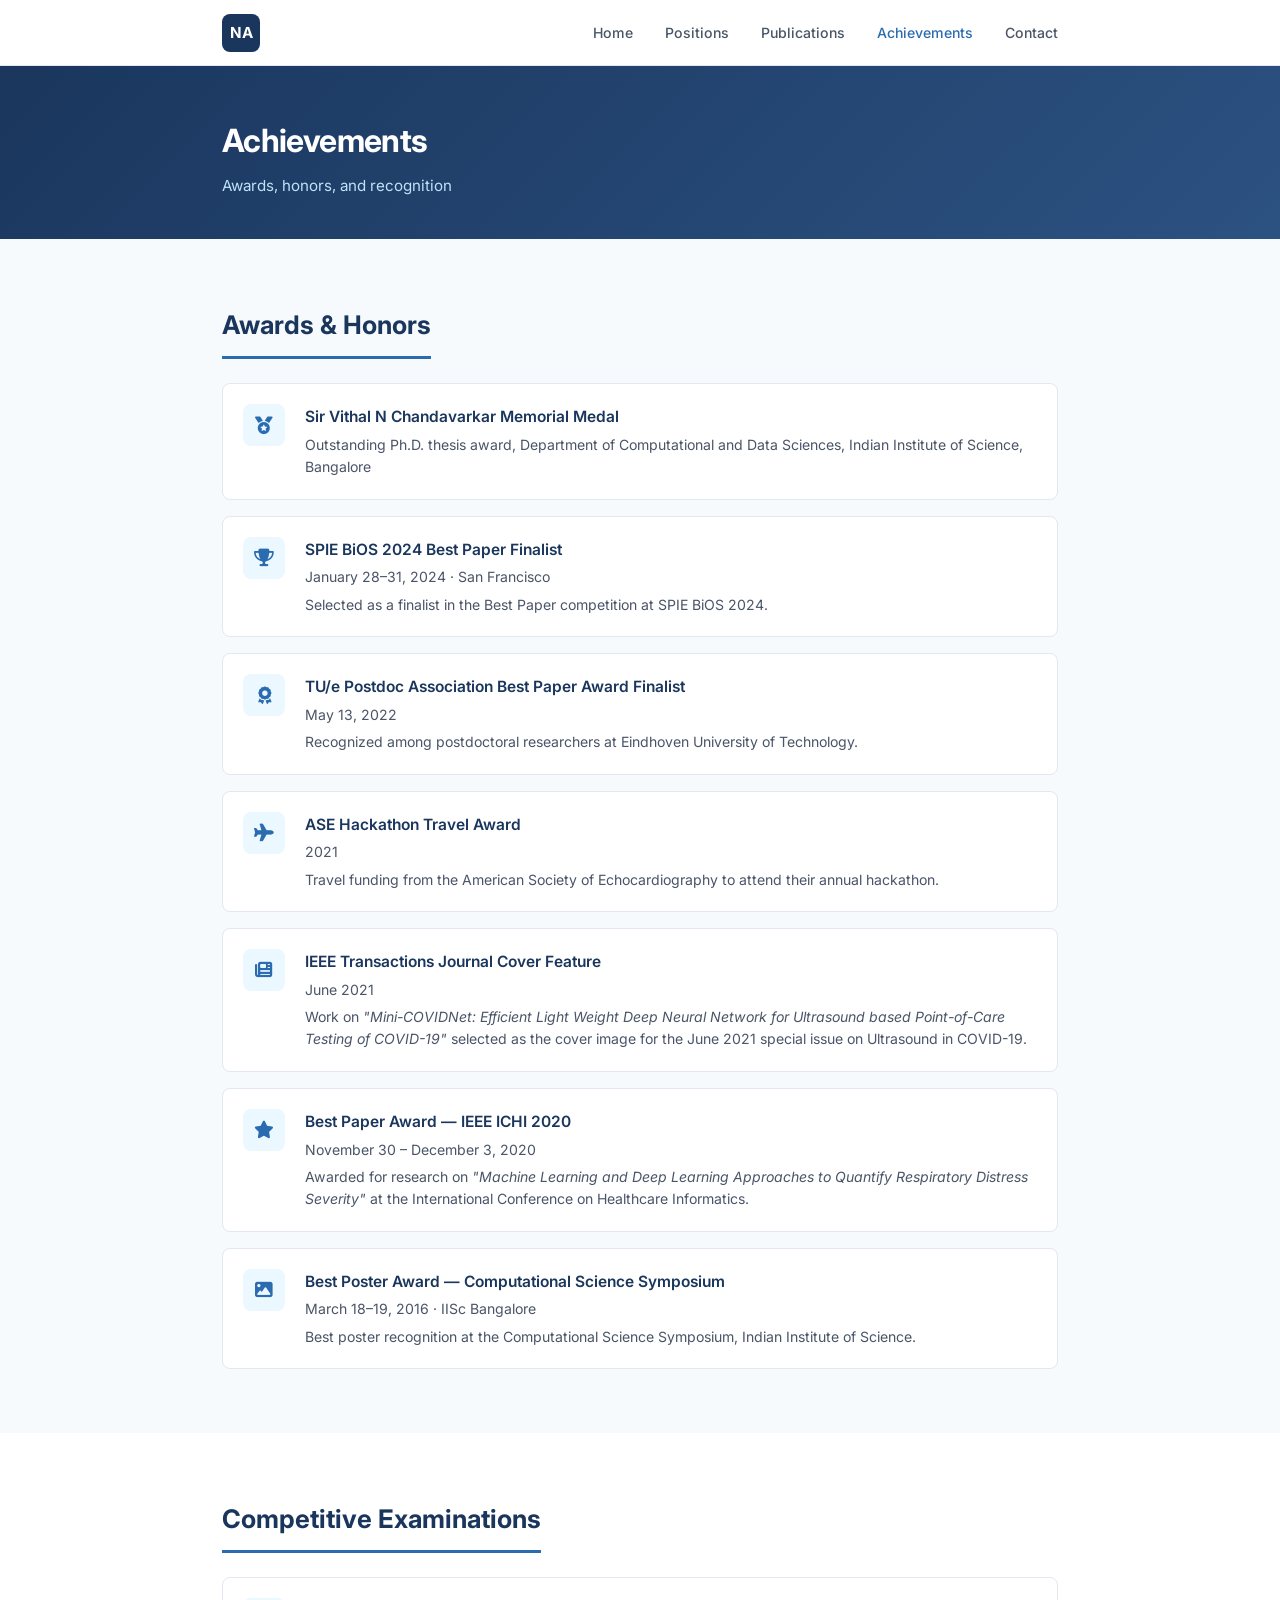
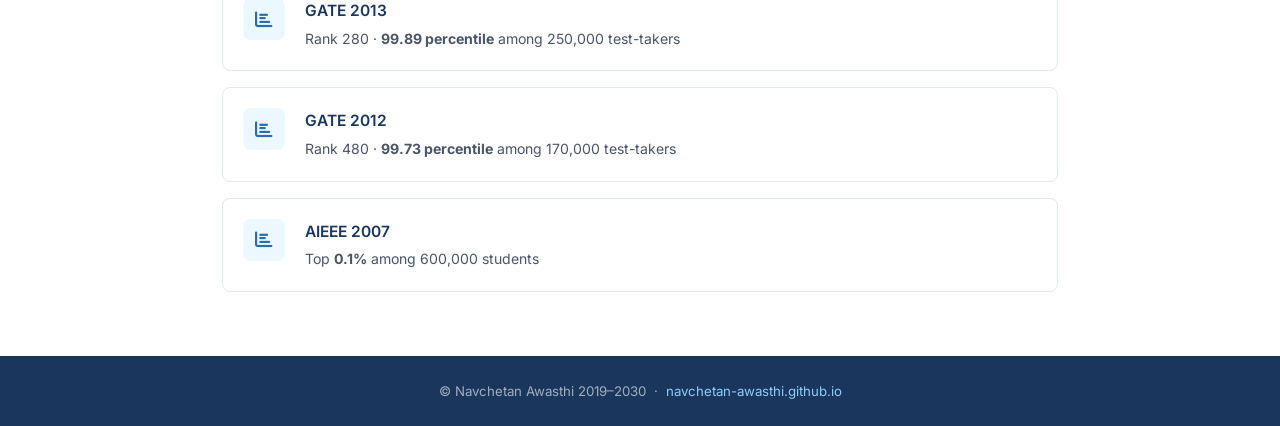
==== achievements.html @ 5096e518 "different webpages" ====
<!DOCTYPE html>
<html lang="en">
<head>
    <meta charset="UTF-8">
    <meta name="viewport" content="width=device-width, initial-scale=1.0">
    <title>Achievements - Dr. Navchetan Awasthi</title>
    <link rel="preconnect" href="https://fonts.googleapis.com">
    <link href="https://fonts.googleapis.com/css2?family=Inter:wght@300;400;500;600;700&display=swap" rel="stylesheet">
    <link rel="stylesheet" href="https://cdnjs.cloudflare.com/ajax/libs/font-awesome/6.4.0/css/all.min.css">
    <link rel="stylesheet" href="style.css">
</head>
<body>

    <nav class="navbar">
        <div class="container">
            <a href="index.html" class="nav-brand">NA</a>
            <ul class="nav-links" id="navLinks">
                <li><a href="index.html">Home</a></li>
                <li><a href="positions.html">Positions</a></li>
                <li><a href="publications.html">Publications</a></li>
                <li><a href="achievements.html" class="active">Achievements</a></li>
                <li><a href="index.html#contact">Contact</a></li>
            </ul>
            <button class="nav-toggle" id="navToggle">
                <i class="fas fa-bars"></i>
            </button>
        </div>
    </nav>

    <div class="page-header">
        <div class="container">
            <h1>Achievements</h1>
            <p>Awards, honors, and recognition</p>
        </div>
    </div>

    <section class="section bg-light">
        <div class="container">
            <h2 class="section-title">Awards &amp; Honors</h2>

            <div class="achievement-list">

                <div class="achievement-item">
                    <div class="achievement-icon"><i class="fas fa-medal"></i></div>
                    <div class="achievement-body">
                        <h3>Sir Vithal N Chandavarkar Memorial Medal</h3>
                        <p>Outstanding Ph.D. thesis award, Department of Computational and Data Sciences, Indian Institute of Science, Bangalore</p>
                    </div>
                </div>

                <div class="achievement-item">
                    <div class="achievement-icon"><i class="fas fa-trophy"></i></div>
                    <div class="achievement-body">
                        <h3>SPIE BiOS 2024 Best Paper Finalist</h3>
                        <p class="achieve-date">January 28&ndash;31, 2024 &middot; San Francisco</p>
                        <p>Selected as a finalist in the Best Paper competition at SPIE BiOS 2024.</p>
                    </div>
                </div>

                <div class="achievement-item">
                    <div class="achievement-icon"><i class="fas fa-award"></i></div>
                    <div class="achievement-body">
                        <h3>TU/e Postdoc Association Best Paper Award Finalist</h3>
                        <p class="achieve-date">May 13, 2022</p>
                        <p>Recognized among postdoctoral researchers at Eindhoven University of Technology.</p>
                    </div>
                </div>

                <div class="achievement-item">
                    <div class="achievement-icon"><i class="fas fa-plane"></i></div>
                    <div class="achievement-body">
                        <h3>ASE Hackathon Travel Award</h3>
                        <p class="achieve-date">2021</p>
                        <p>Travel funding from the American Society of Echocardiography to attend their annual hackathon.</p>
                    </div>
                </div>

                <div class="achievement-item">
                    <div class="achievement-icon"><i class="fas fa-newspaper"></i></div>
                    <div class="achievement-body">
                        <h3>IEEE Transactions Journal Cover Feature</h3>
                        <p class="achieve-date">June 2021</p>
                        <p>Work on <em>"Mini-COVIDNet: Efficient Light Weight Deep Neural Network for Ultrasound based Point-of-Care Testing of COVID-19"</em> selected as the cover image for the June 2021 special issue on Ultrasound in COVID-19.</p>
                    </div>
                </div>

                <div class="achievement-item">
                    <div class="achievement-icon"><i class="fas fa-star"></i></div>
                    <div class="achievement-body">
                        <h3>Best Paper Award &mdash; IEEE ICHI 2020</h3>
                        <p class="achieve-date">November 30 &ndash; December 3, 2020</p>
                        <p>Awarded for research on <em>"Machine Learning and Deep Learning Approaches to Quantify Respiratory Distress Severity"</em> at the International Conference on Healthcare Informatics.</p>
                    </div>
                </div>

                <div class="achievement-item">
                    <div class="achievement-icon"><i class="fas fa-image"></i></div>
                    <div class="achievement-body">
                        <h3>Best Poster Award &mdash; Computational Science Symposium</h3>
                        <p class="achieve-date">March 18&ndash;19, 2016 &middot; IISc Bangalore</p>
                        <p>Best poster recognition at the Computational Science Symposium, Indian Institute of Science.</p>
                    </div>
                </div>

            </div>
        </div>
    </section>

    <section class="section">
        <div class="container">
            <h2 class="section-title">Competitive Examinations</h2>

            <div class="achievement-list">

                <div class="achievement-item">
                    <div class="achievement-icon"><i class="fas fa-chart-bar"></i></div>
                    <div class="achievement-body">
                        <h3>GATE 2013</h3>
                        <p>Rank 280 &middot; <strong>99.89 percentile</strong> among 250,000 test-takers</p>
                    </div>
                </div>

                <div class="achievement-item">
                    <div class="achievement-icon"><i class="fas fa-chart-bar"></i></div>
                    <div class="achievement-body">
                        <h3>GATE 2012</h3>
                        <p>Rank 480 &middot; <strong>99.73 percentile</strong> among 170,000 test-takers</p>
                    </div>
                </div>

                <div class="achievement-item">
                    <div class="achievement-icon"><i class="fas fa-chart-bar"></i></div>
                    <div class="achievement-body">
                        <h3>AIEEE 2007</h3>
                        <p>Top <strong>0.1%</strong> among 600,000 students</p>
                    </div>
                </div>

            </div>
        </div>
    </section>

    <footer>
        <p>&copy; Navchetan Awasthi 2019&ndash;2030 &nbsp;&middot;&nbsp; <a href="https://navchetan-awasthi.github.io">navchetan-awasthi.github.io</a></p>
    </footer>

    <script src="script.js"></script>
</body>
</html>
---- style.css ----
*, *::before, *::after {
    margin: 0;
    padding: 0;
    box-sizing: border-box;
}

body {
    font-family: 'Inter', sans-serif;
    color: #2d3748;
    line-height: 1.7;
    background: #fff;
}

.container {
    max-width: 900px;
    margin: 0 auto;
    padding: 0 2rem;
}

/* ── Navbar ── */
.navbar {
    position: sticky;
    top: 0;
    background: #fff;
    border-bottom: 1px solid #e2e8f0;
    z-index: 100;
    padding: 0.85rem 0;
}

.navbar .container {
    display: flex;
    align-items: center;
    justify-content: space-between;
}

.nav-brand {
    font-weight: 700;
    font-size: 0.95rem;
    background: #1a365d;
    color: #fff;
    width: 38px;
    height: 38px;
    border-radius: 8px;
    display: flex;
    align-items: center;
    justify-content: center;
    text-decoration: none;
    flex-shrink: 0;
}

.nav-links {
    display: flex;
    list-style: none;
    gap: 2rem;
}

.nav-links a {
    text-decoration: none;
    color: #4a5568;
    font-size: 0.88rem;
    font-weight: 500;
    transition: color 0.2s;
}

.nav-links a:hover,
.nav-links a.active {
    color: #2b6cb0;
}

.nav-toggle {
    display: none;
    background: none;
    border: none;
    font-size: 1.1rem;
    cursor: pointer;
    color: #4a5568;
    padding: 0.25rem;
}

/* ── Page header (inner pages) ── */
.page-header {
    background: linear-gradient(135deg, #1a365d 0%, #2c5282 100%);
    color: #fff;
    padding: 3rem 0 2.5rem;
}

.page-header h1 {
    font-size: 2rem;
    font-weight: 700;
    letter-spacing: -0.02em;
    margin-bottom: 0.3rem;
}

.page-header p {
    color: #bee3f8;
    font-size: 0.95rem;
}

/* ── Hero ── */
.hero {
    padding: 5rem 0 4rem;
    background: linear-gradient(135deg, #1a365d 0%, #2c5282 100%);
    color: #fff;
}

.hero h1 {
    font-size: 2.4rem;
    font-weight: 700;
    letter-spacing: -0.02em;
    margin-bottom: 0.4rem;
}

.hero-title {
    font-size: 1.05rem;
    font-weight: 500;
    color: #90cdf4;
    margin-bottom: 0.2rem;
}

.hero-affil {
    font-size: 0.95rem;
    color: #bee3f8;
    margin-bottom: 1.25rem;
}

.hero-content {
    display: flex;
    align-items: center;
    gap: 3rem;
}

.hero-text {
    flex: 1;
}

.hero-photo-wrap {
    flex-shrink: 0;
}

.hero-photo {
    width: 180px;
    height: 180px;
    border-radius: 50%;
    object-fit: cover;
    border: 4px solid rgba(255,255,255,0.3);
    display: block;
}

.hero-photo-placeholder {
    display: none;
    width: 180px;
    height: 180px;
    border-radius: 50%;
    background: rgba(255,255,255,0.15);
    border: 4px solid rgba(255,255,255,0.3);
    align-items: center;
    justify-content: center;
    font-size: 2.5rem;
    font-weight: 700;
    color: rgba(255,255,255,0.7);
}

.hero-bio {
    font-size: 0.97rem;
    color: #e2e8f0;
    max-width: 580px;
    margin-bottom: 2rem;
    line-height: 1.85;
}

.hero-links {
    display: flex;
    flex-wrap: wrap;
    gap: 0.6rem;
}

.btn {
    display: inline-flex;
    align-items: center;
    gap: 0.4rem;
    padding: 0.45rem 1rem;
    border-radius: 6px;
    font-size: 0.83rem;
    font-weight: 500;
    text-decoration: none;
    transition: all 0.2s;
    cursor: pointer;
}

.btn-outline {
    border: 1.5px solid rgba(255, 255, 255, 0.45);
    color: #fff;
    background: transparent;
}

.btn-outline:hover {
    background: rgba(255, 255, 255, 0.12);
    border-color: #fff;
}

/* ── Sections ── */
.section {
    padding: 4rem 0;
}

.bg-light {
    background: #f7fafc;
}

.section-title {
    font-size: 1.6rem;
    font-weight: 700;
    color: #1a365d;
    display: inline-block;
    padding-bottom: 0.6rem;
    border-bottom: 3px solid #2b6cb0;
    margin-bottom: 1.5rem;
}

.section-subtitle {
    color: #718096;
    font-size: 0.9rem;
    margin-top: -1rem;
    margin-bottom: 2rem;
}

/* ── About ── */
.about-content p {
    color: #4a5568;
    margin-bottom: 1rem;
}

.research-interests {
    margin-top: 2rem;
}

.research-interests h3 {
    font-size: 1rem;
    font-weight: 600;
    color: #1a365d;
    margin-bottom: 0.85rem;
}

.tags {
    display: flex;
    flex-wrap: wrap;
    gap: 0.5rem;
}

.tag {
    background: #ebf8ff;
    color: #2b6cb0;
    padding: 0.28rem 0.75rem;
    border-radius: 100px;
    font-size: 0.82rem;
    font-weight: 500;
    border: 1px solid #bee3f8;
}

/* ── Timeline ── */
.timeline {
    position: relative;
    padding-left: 1.75rem;
}

.timeline::before {
    content: '';
    position: absolute;
    left: 0.42rem;
    top: 0.3rem;
    bottom: 0.3rem;
    width: 2px;
    background: #e2e8f0;
}

.timeline-item {
    position: relative;
    margin-bottom: 2rem;
}

.timeline-item:last-child {
    margin-bottom: 0;
}

.timeline-dot {
    position: absolute;
    left: -1.42rem;
    top: 0.35rem;
    width: 12px;
    height: 12px;
    background: #fff;
    border: 2.5px solid #2b6cb0;
    border-radius: 50%;
}

.timeline-dot.current {
    background: #2b6cb0;
}

.timeline-content h3 {
    font-size: 1rem;
    font-weight: 600;
    color: #1a365d;
    margin-bottom: 0.2rem;
}

.timeline-content .org {
    color: #4a5568;
    font-size: 0.93rem;
    margin-bottom: 0.3rem;
}

.timeline-content .period {
    display: inline-block;
    font-size: 0.78rem;
    color: #718096;
    background: #edf2f7;
    padding: 0.15rem 0.55rem;
    border-radius: 100px;
    margin-bottom: 0.3rem;
}

.timeline-content .period.current-badge {
    background: #c6f6d5;
    color: #276749;
}

.timeline-content .desc {
    font-size: 0.87rem;
    color: #718096;
    margin-top: 0.25rem;
}

/* ── Publications ── */
.pub-metrics {
    display: flex;
    align-items: center;
    gap: 1.5rem;
    flex-wrap: wrap;
    margin-bottom: 2rem;
    padding: 1.25rem 1.5rem;
    background: #fff;
    border: 1px solid #e2e8f0;
    border-radius: 10px;
}

.metric-box {
    display: flex;
    flex-direction: column;
    align-items: center;
    min-width: 70px;
}

.metric-val {
    font-size: 1.8rem;
    font-weight: 700;
    color: #1a365d;
    line-height: 1;
}

.metric-lbl {
    font-size: 0.72rem;
    color: #718096;
    text-transform: uppercase;
    letter-spacing: 0.06em;
    margin-top: 0.2rem;
}

.scholar-link {
    display: inline-flex;
    align-items: center;
    gap: 0.4rem;
    margin-left: auto;
    font-size: 0.85rem;
    font-weight: 500;
    color: #2b6cb0;
    text-decoration: none;
    border: 1.5px solid #bee3f8;
    padding: 0.4rem 0.9rem;
    border-radius: 6px;
    transition: all 0.2s;
}

.scholar-link:hover {
    background: #ebf8ff;
}

.pub-tabs {
    display: flex;
    gap: 0.5rem;
    margin-bottom: 1.5rem;
    border-bottom: 2px solid #e2e8f0;
    padding-bottom: 0;
}

.pub-tab {
    background: none;
    border: none;
    padding: 0.6rem 1.1rem;
    font-size: 0.88rem;
    font-weight: 500;
    color: #718096;
    cursor: pointer;
    border-bottom: 2px solid transparent;
    margin-bottom: -2px;
    border-radius: 0;
    transition: color 0.2s, border-color 0.2s;
    font-family: 'Inter', sans-serif;
}

.pub-tab:hover {
    color: #2b6cb0;
}

.pub-tab.active {
    color: #2b6cb0;
    border-bottom-color: #2b6cb0;
}

.pub-count {
    display: inline-flex;
    align-items: center;
    justify-content: center;
    background: #e2e8f0;
    color: #4a5568;
    font-size: 0.72rem;
    font-weight: 600;
    padding: 0.1rem 0.45rem;
    border-radius: 100px;
    margin-left: 0.35rem;
    vertical-align: middle;
}

.pub-tab.active .pub-count {
    background: #bee3f8;
    color: #2b6cb0;
}

.pub-section {
    display: flex;
    flex-direction: column;
    gap: 0.85rem;
}

.pub-section.hidden {
    display: none;
}

.pub-item {
    display: flex;
    gap: 1.25rem;
    padding: 1rem 1.25rem;
    background: #fff;
    border-radius: 8px;
    border: 1px solid #e2e8f0;
    transition: box-shadow 0.2s, border-color 0.2s;
}

.pub-item:hover {
    box-shadow: 0 4px 14px rgba(0, 0, 0, 0.07);
    border-color: #bee3f8;
}

.pub-year {
    font-weight: 700;
    color: #2b6cb0;
    font-size: 0.83rem;
    min-width: 36px;
    padding-top: 0.2rem;
    flex-shrink: 0;
}

.pub-title {
    color: #2d3748;
    font-size: 0.92rem;
    margin-bottom: 0.25rem;
    line-height: 1.5;
}

.pub-authors {
    color: #718096;
    font-size: 0.8rem;
    margin-bottom: 0.3rem;
}

.pub-meta {
    display: flex;
    align-items: center;
    flex-wrap: wrap;
    gap: 0.5rem;
}

.venue {
    font-size: 0.79rem;
    color: #4a5568;
    font-style: italic;
}

.cite-badge {
    font-size: 0.72rem;
    font-weight: 600;
    color: #276749;
    background: #c6f6d5;
    padding: 0.1rem 0.5rem;
    border-radius: 100px;
    font-style: normal;
}

/* ── Achievements ── */
.achievement-list {
    display: flex;
    flex-direction: column;
    gap: 1rem;
}

.achievement-item {
    display: flex;
    gap: 1.25rem;
    padding: 1.25rem;
    background: #fff;
    border: 1px solid #e2e8f0;
    border-radius: 8px;
    transition: box-shadow 0.2s, border-color 0.2s;
}

.achievement-item:hover {
    box-shadow: 0 4px 14px rgba(0,0,0,0.07);
    border-color: #bee3f8;
}

.achievement-icon {
    width: 42px;
    height: 42px;
    background: #ebf8ff;
    border-radius: 8px;
    display: flex;
    align-items: center;
    justify-content: center;
    flex-shrink: 0;
    color: #2b6cb0;
    font-size: 1.1rem;
}

.achievement-body h3 {
    font-size: 0.97rem;
    font-weight: 600;
    color: #1a365d;
    margin-bottom: 0.2rem;
}

.achieve-date {
    font-size: 0.78rem;
    color: #718096;
    margin-bottom: 0.3rem;
}

.achievement-body p {
    font-size: 0.88rem;
    color: #4a5568;
    line-height: 1.6;
}

/* ── Contact ── */
.contact-grid {
    display: grid;
    grid-template-columns: repeat(auto-fit, minmax(220px, 1fr));
    gap: 1.25rem;
}

.contact-item {
    display: flex;
    align-items: flex-start;
    gap: 1rem;
    padding: 1.25rem;
    border: 1px solid #e2e8f0;
    border-radius: 8px;
    transition: border-color 0.2s, box-shadow 0.2s;
}

.contact-item:hover {
    border-color: #bee3f8;
    box-shadow: 0 2px 10px rgba(0, 0, 0, 0.06);
}

.contact-item i {
    font-size: 1.4rem;
    color: #2b6cb0;
    margin-top: 0.15rem;
    flex-shrink: 0;
}

.contact-item h4 {
    font-size: 0.75rem;
    color: #a0aec0;
    text-transform: uppercase;
    letter-spacing: 0.06em;
    margin-bottom: 0.3rem;
    font-weight: 600;
}

.contact-item p,
.contact-item a {
    font-size: 0.88rem;
    color: #2d3748;
    text-decoration: none;
    line-height: 1.5;
}

.contact-item a:hover {
    color: #2b6cb0;
}

/* ── Footer ── */
footer {
    background: #1a365d;
    color: #a0aec0;
    text-align: center;
    padding: 1.5rem;
    font-size: 0.83rem;
}

footer a {
    color: #90cdf4;
    text-decoration: none;
}

footer a:hover {
    text-decoration: underline;
}

/* ── Responsive ── */
@media (max-width: 640px) {
    .nav-links {
        display: none;
        position: absolute;
        top: 100%;
        left: 0;
        right: 0;
        background: #fff;
        flex-direction: column;
        padding: 1rem 2rem 1.5rem;
        border-bottom: 1px solid #e2e8f0;
        gap: 1rem;
        box-shadow: 0 4px 12px rgba(0,0,0,0.08);
    }

    .nav-links.open {
        display: flex;
    }

    .nav-toggle {
        display: block;
    }

    .hero {
        padding: 3.5rem 0 3rem;
    }

    .hero-content {
        flex-direction: column-reverse;
        gap: 1.5rem;
    }

    .hero-photo, .hero-photo-placeholder {
        width: 120px;
        height: 120px;
    }

    .hero h1 {
        font-size: 1.75rem;
    }

    .hero-links {
        flex-direction: column;
        align-items: flex-start;
    }

    .pub-item {
        flex-direction: column;
        gap: 0.5rem;
    }

    .pub-year {
        font-size: 0.78rem;
    }
}
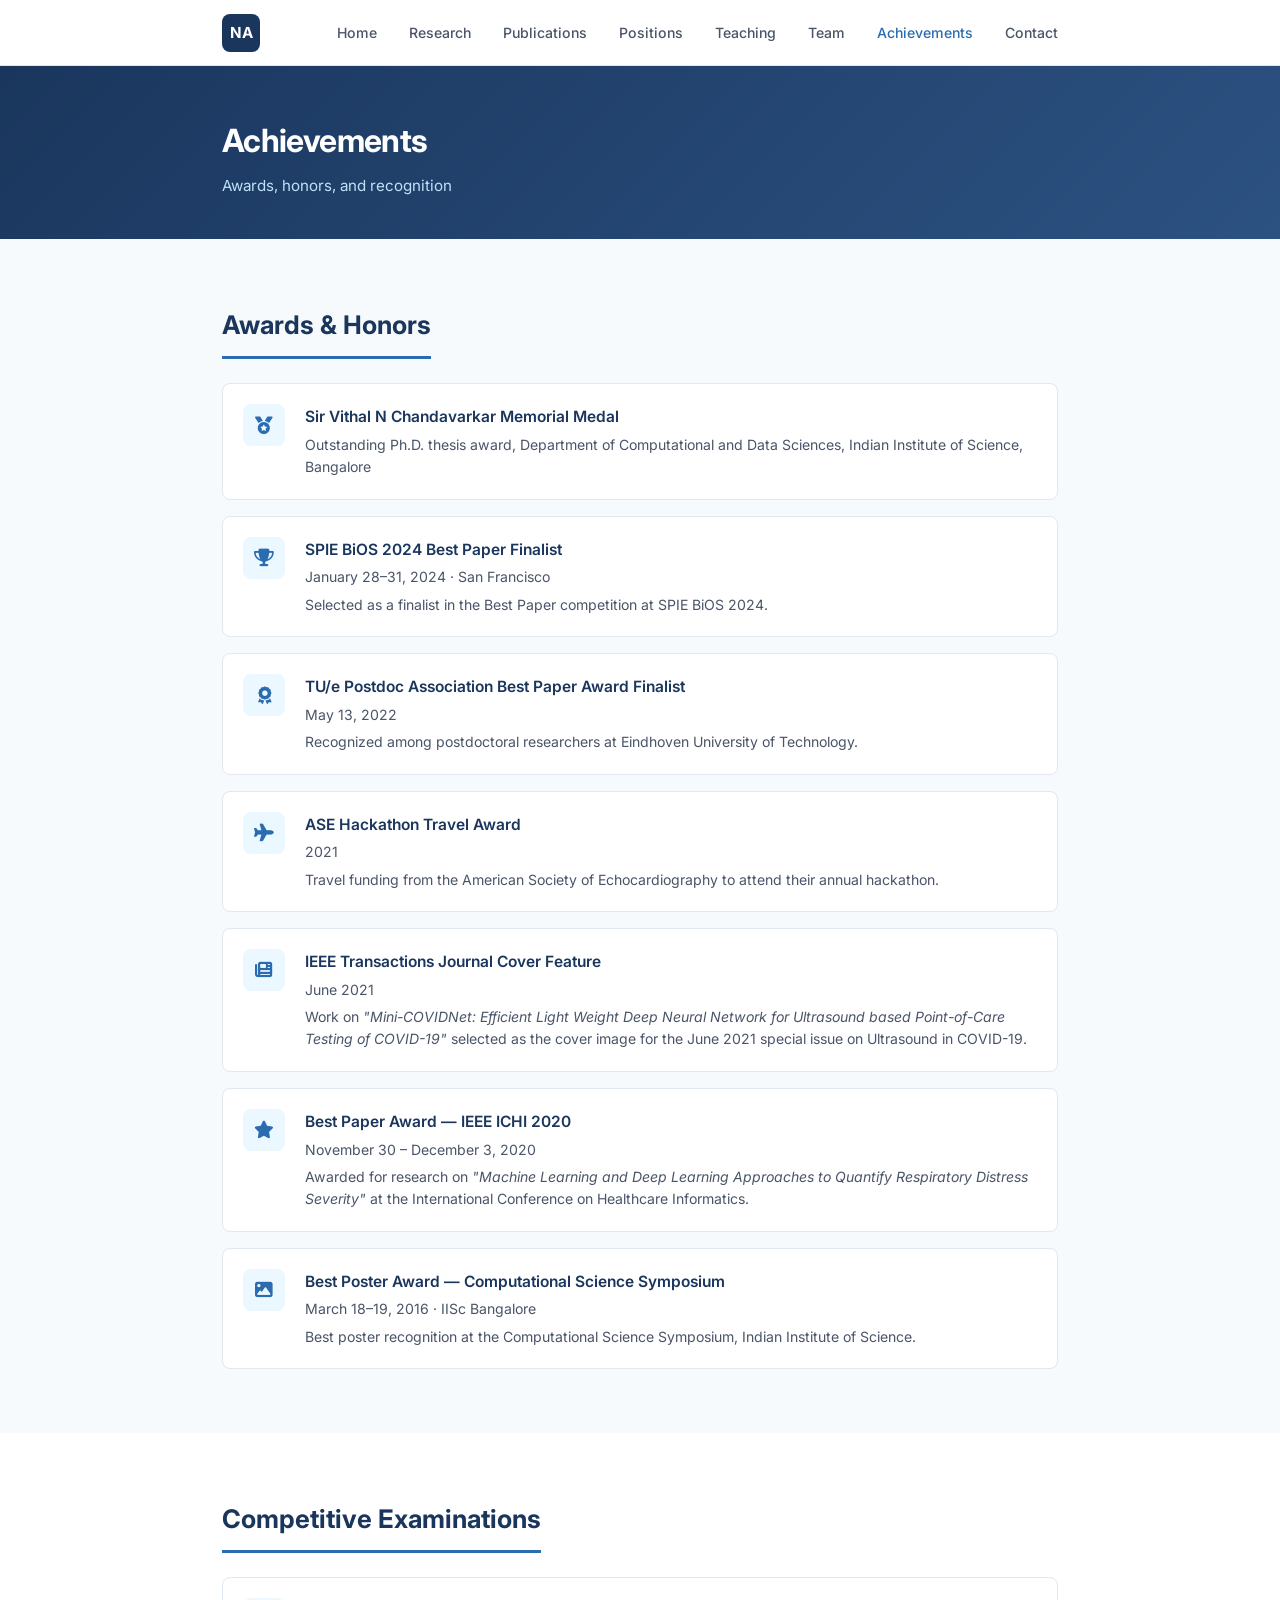
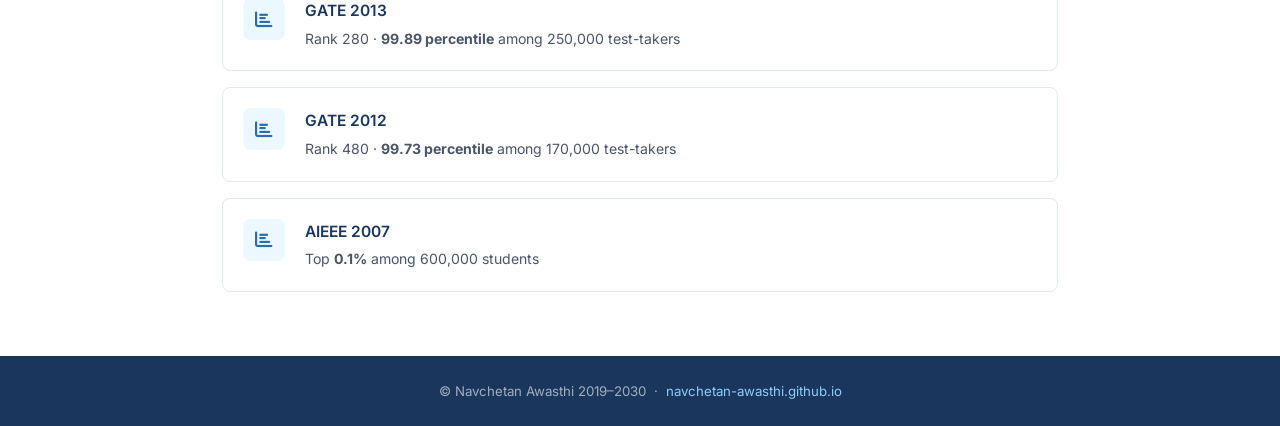
==== commit fa17e8de: "different webpages added more" ====
--- a/achievements.html
+++ b/achievements.html
@@ -16,8 +16,11 @@
             <a href="index.html" class="nav-brand">NA</a>
             <ul class="nav-links" id="navLinks">
                 <li><a href="index.html">Home</a></li>
+                <li><a href="research.html">Research</a></li>
+                <li><a href="publications.html">Publications</a></li>
                 <li><a href="positions.html">Positions</a></li>
-                <li><a href="publications.html">Publications</a></li>
+                <li><a href="teaching.html">Teaching</a></li>
+                <li><a href="team.html">Team</a></li>
                 <li><a href="achievements.html" class="active">Achievements</a></li>
                 <li><a href="index.html#contact">Contact</a></li>
             </ul>
--- a/style.css
+++ b/style.css
@@ -504,6 +504,231 @@
     padding: 0.1rem 0.5rem;
     border-radius: 100px;
     font-style: normal;
+}
+
+/* ── CV button ── */
+.btn-cv {
+    border: 1.5px solid rgba(255,255,255,0.45);
+    color: #fff;
+    background: rgba(255,255,255,0.12);
+}
+
+.btn-cv:hover {
+    background: rgba(255,255,255,0.22);
+    border-color: #fff;
+}
+
+/* ── Research grid ── */
+.research-grid {
+    display: grid;
+    grid-template-columns: repeat(auto-fit, minmax(260px, 1fr));
+    gap: 1.25rem;
+}
+
+.research-card {
+    background: #fff;
+    border: 1px solid #e2e8f0;
+    border-radius: 10px;
+    padding: 1.5rem;
+    transition: box-shadow 0.2s, border-color 0.2s;
+}
+
+.research-card:hover {
+    box-shadow: 0 4px 16px rgba(0,0,0,0.08);
+    border-color: #bee3f8;
+}
+
+.research-card-icon {
+    width: 44px;
+    height: 44px;
+    background: #ebf8ff;
+    border-radius: 10px;
+    display: flex;
+    align-items: center;
+    justify-content: center;
+    color: #2b6cb0;
+    font-size: 1.2rem;
+    margin-bottom: 1rem;
+}
+
+.research-card h3 {
+    font-size: 1rem;
+    font-weight: 600;
+    color: #1a365d;
+    margin-bottom: 0.6rem;
+}
+
+.research-card p {
+    font-size: 0.88rem;
+    color: #4a5568;
+    line-height: 1.65;
+}
+
+/* ── Collaborators ── */
+.collab-grid {
+    display: grid;
+    grid-template-columns: repeat(auto-fit, minmax(220px, 1fr));
+    gap: 1rem;
+    margin-top: 1rem;
+}
+
+.collab-item {
+    padding: 1rem 1.25rem;
+    background: #fff;
+    border: 1px solid #e2e8f0;
+    border-radius: 8px;
+}
+
+.collab-item h4 {
+    font-size: 0.9rem;
+    font-weight: 600;
+    color: #1a365d;
+    margin-bottom: 0.2rem;
+}
+
+.collab-item p {
+    font-size: 0.8rem;
+    color: #718096;
+}
+
+/* ── Courses ── */
+.course-list {
+    display: flex;
+    flex-direction: column;
+    gap: 1rem;
+}
+
+.course-item {
+    background: #fff;
+    border: 1px solid #e2e8f0;
+    border-radius: 8px;
+    padding: 1.25rem 1.5rem;
+    transition: box-shadow 0.2s;
+}
+
+.course-item:hover {
+    box-shadow: 0 4px 12px rgba(0,0,0,0.07);
+}
+
+.course-header {
+    display: flex;
+    align-items: center;
+    gap: 0.75rem;
+    margin-bottom: 0.5rem;
+    flex-wrap: wrap;
+}
+
+.course-header h3 {
+    font-size: 0.97rem;
+    font-weight: 600;
+    color: #1a365d;
+}
+
+.course-badge {
+    font-size: 0.72rem;
+    font-weight: 600;
+    background: #ebf8ff;
+    color: #2b6cb0;
+    padding: 0.15rem 0.55rem;
+    border-radius: 100px;
+    border: 1px solid #bee3f8;
+}
+
+.course-item p {
+    font-size: 0.88rem;
+    color: #4a5568;
+    line-height: 1.65;
+}
+
+/* ── Team ── */
+.team-grid {
+    display: grid;
+    grid-template-columns: repeat(auto-fit, minmax(280px, 1fr));
+    gap: 1.25rem;
+}
+
+.team-card {
+    display: flex;
+    gap: 1rem;
+    padding: 1.25rem;
+    background: #fff;
+    border: 1px solid #e2e8f0;
+    border-radius: 10px;
+    transition: box-shadow 0.2s, border-color 0.2s;
+}
+
+.team-card:hover {
+    box-shadow: 0 4px 14px rgba(0,0,0,0.07);
+    border-color: #bee3f8;
+}
+
+.placeholder-card {
+    opacity: 0.6;
+    border-style: dashed;
+}
+
+.team-avatar {
+    width: 52px;
+    height: 52px;
+    border-radius: 50%;
+    background: #e2e8f0;
+    display: flex;
+    align-items: center;
+    justify-content: center;
+    font-size: 1.2rem;
+    color: #a0aec0;
+    flex-shrink: 0;
+}
+
+.team-avatar-initials {
+    width: 52px;
+    height: 52px;
+    border-radius: 50%;
+    background: #ebf8ff;
+    color: #2b6cb0;
+    display: flex;
+    align-items: center;
+    justify-content: center;
+    font-size: 0.85rem;
+    font-weight: 700;
+    flex-shrink: 0;
+}
+
+.team-info h3 {
+    font-size: 0.95rem;
+    font-weight: 600;
+    color: #1a365d;
+    margin-bottom: 0.2rem;
+}
+
+.team-role {
+    font-size: 0.78rem;
+    color: #718096;
+    margin-bottom: 0.4rem;
+}
+
+.team-desc {
+    font-size: 0.82rem;
+    color: #4a5568;
+    line-height: 1.5;
+}
+
+.btn-primary {
+    display: inline-flex;
+    align-items: center;
+    gap: 0.4rem;
+    padding: 0.6rem 1.4rem;
+    background: #2b6cb0;
+    color: #fff;
+    border-radius: 6px;
+    font-size: 0.88rem;
+    font-weight: 500;
+    text-decoration: none;
+    transition: background 0.2s;
+}
+
+.btn-primary:hover {
+    background: #2c5282;
 }
 
 /* ── Achievements ── */
